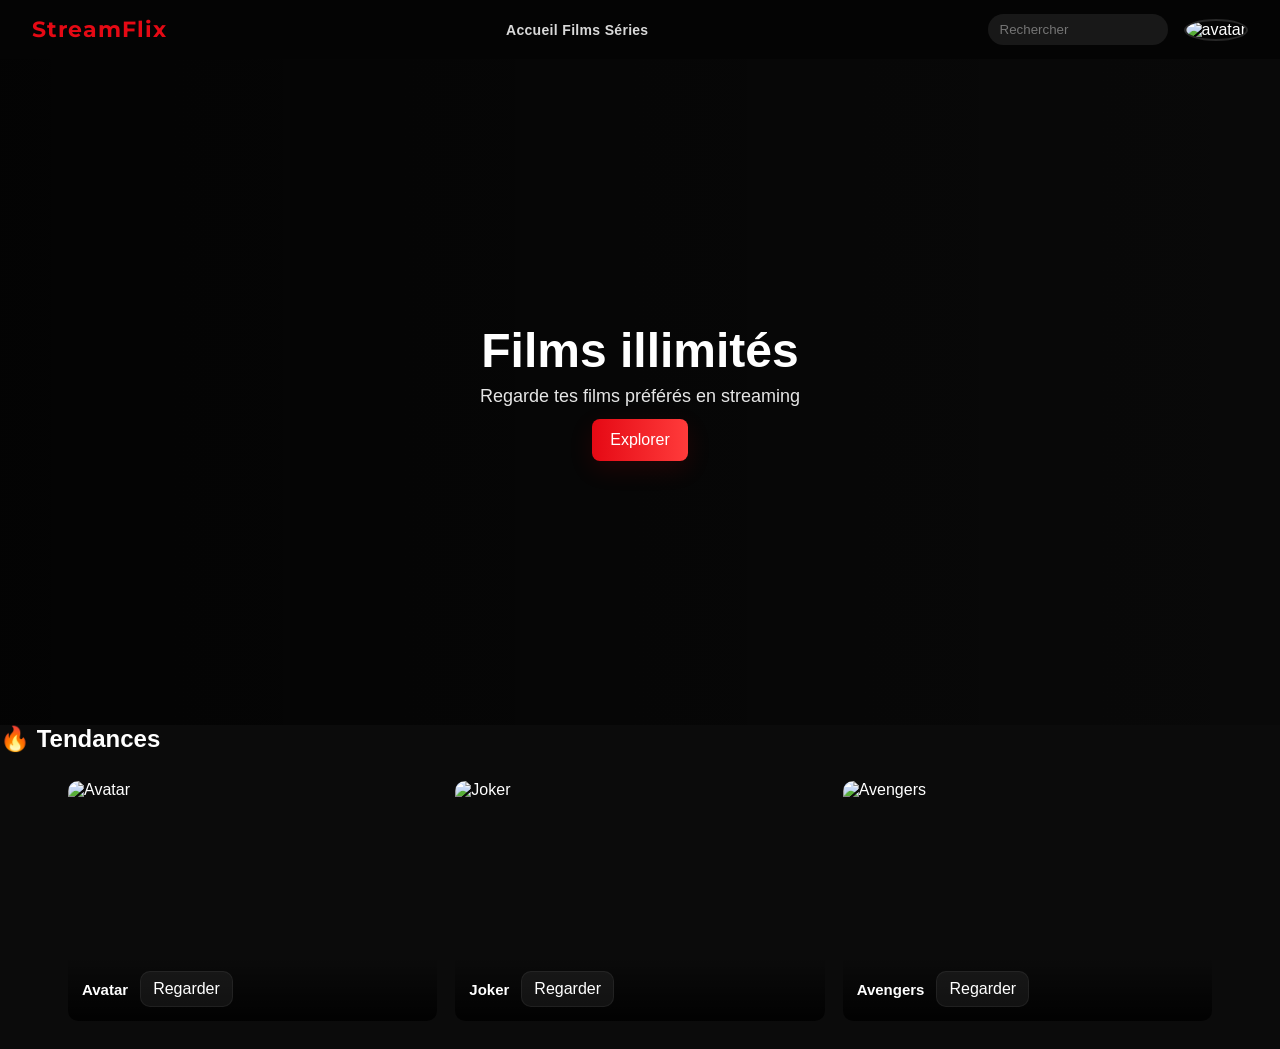
==== index.html @ ffe11e95 "Add files via upload" ====
<!DOCTYPE html>
<html lang="fr">
<head>
<meta charset="UTF-8">
<title>StreamFlix</title>
<link href="https://fonts.googleapis.com/css2?family=Montserrat:wght@400;600;700&display=swap" rel="stylesheet">
<link rel="stylesheet" href="style.css">
</head>

<body>

<header class="nav">
	<h1 class="logo">StreamFlix</h1>
	<nav>
		<a href="#">Accueil</a>
		<a href="#catalogue">Films</a>
		<a href="#">Séries</a>
	</nav>
	<div class="nav-actions">
		<input class="search" type="search" placeholder="Rechercher" oninput="searchMovie()">
		<div class="avatar-wrap">
			<img class="user-avatar" src="https://i.pravatar.cc/40" alt="avatar">

			<div class="avatar-menu" id="avatarMenu" aria-hidden="true">
				<a href="profile.html">Profil</a>
				<a href="#">Compte</a>
				<a href="#" id="logoutBtn">Se déconnecter</a>
			</div>
		</div>
	</div>
</header>

<section class="hero">
<div class="hero-content">
<h1>Films illimités</h1>
<p>Regarde tes films préférés en streaming</p>
<a href="#catalogue" class="btn">Explorer</a>
</div>
</section>

<h2 class="title">🔥 Tendances</h2>

<section class="grid" id="catalogue">

<div class="card" data-title="Avatar" onclick="openMovie('avatar.html')">
<img src="https://miro.medium.com/1*C1QI1XRKqZXEjTd4tPOQrQ.jpeg" alt="Avatar">
<div class="overlay">
<p>Avatar</p>
<a class="btn-watch" href="avatar.html" onclick="openMovie('avatar.html')">Regarder</a>
</div>
</div>

<div class="card" data-title="Joker" onclick="openMovie('joker.html')">
<img src="https://m.media-amazon.com/images/M/MV5BNzY3OWQ5NDktNWQ2OC00ZjdlLThkMmItMDhhNDk3NTFiZGU4XkEyXkFqcGc@._V1_.jpg" alt="Joker">
<div class="overlay">
<p>Joker</p>
<a class="btn-watch" href="joker.html" onclick="openMovie('joker.html')">Regarder</a>
</div>
</div>

<div class="card" data-title="Avengers" onclick="openMovie('avengers.html')">
<img src="https://m.media-amazon.com/images/I/81ExhpBEbHL.jpg" alt="Avengers">
<div class="overlay">
<p>Avengers</p>
<a class="btn-watch" href="avengers.html" onclick="openMovie('avengers.html')">Regarder</a>
</div>
</div>

</section>

<script src="script.js"></script>
</body>
</html>
---- style.css ----
/* Clean simplified stylesheet for the project */
*{
  margin:0;
  padding:0;
  box-sizing:border-box;
  font-family:Arial, Helvetica, sans-serif;
}

body{
  background:#0b0b0b;
  color:#fff;
  -webkit-font-smoothing:antialiased;
}

/* Header / nav */
.nav{
  display:flex;
  justify-content:space-between;
  align-items:center;
  padding:14px 32px;
  position:sticky;
  top:0;
  background:rgba(0,0,0,0.6);
  backdrop-filter:blur(8px);
  z-index:30;
}
.logo{color:#e50914;font-weight:700;font-size:22px}
.logo{font-family: 'Montserrat', Arial, sans-serif;letter-spacing:1px}
.nav .links{display:flex;align-items:center;gap:32px}
.nav-actions{display:flex;align-items:center;gap:16px}
.nav .search{width:220px}
.nav a{color:#fff;text-decoration:none;opacity:0.85;font-size:14px;font-weight:600;letter-spacing:0.02em;transition:opacity .2s ease,color .2s ease}
.nav a:hover{opacity:1;color:#ffdbdb}
.nav .search{padding:8px 12px;border-radius:20px;border:0;outline:none;width:180px;background:rgba(255,255,255,0.08);color:#fff}
.avatar-wrap{position:relative;z-index:40}
.user-avatar{width:42px;height:42px;border-radius:50%;border:2px solid rgba(255,255,255,0.14);cursor:pointer;transition:transform .2s ease}
.user-avatar:hover{transform:scale(1.05)}
.avatar-menu{position:absolute;right:0;top:54px;min-width:180px;background:rgba(15,15,15,0.98);border:1px solid rgba(255,255,255,0.08);box-shadow:0 20px 50px rgba(0,0,0,0.4);border-radius:14px;padding:12px;display:flex;flex-direction:column;gap:8px;backdrop-filter:blur(12px);z-index:50}
.avatar-menu[aria-hidden="true"]{display:none}
 .avatar-wrap:hover .avatar-menu{display:flex}
/* Hero */
.hero{
  height:74vh;
  display:flex;
  align-items:center;
  justify-content:center;
  text-align:center;
  background:linear-gradient(to right, rgba(0,0,0,0.7), rgba(0,0,0,0.2)), url('https://images.unsplash.com/photo-1524985069026-dd778a71c7b4') center/cover no-repeat;
  position:relative;
}
.hero-content{z-index:2;padding:24px;max-width:1100px}
.hero h1{font-size:48px;margin-bottom:8px}
.hero p{opacity:0.9;font-size:18px}
.btn{display:inline-block;padding:12px 18px;background:linear-gradient(90deg,#e50914,#ff3b3b);color:#fff;border-radius:8px;text-decoration:none;margin-top:12px;box-shadow:0 8px 24px rgba(229,9,20,0.12)}

/* Grid of cards */
.grid{display:grid;grid-template-columns:repeat(auto-fit,minmax(160px,1fr));gap:18px;padding:28px;max-width:1200px;margin:0 auto}
.card{position:relative;height:240px;border-radius:10px;overflow:hidden;transition:transform .28s cubic-bezier(.2,.9,.2,1),box-shadow .28s ease}
.card img{width:100%;height:100%;object-fit:cover;display:block}
.card:hover{transform:translateY(-6px) scale(1.03);box-shadow:0 18px 40px rgba(2,6,23,0.6)}
.overlay{position:absolute;left:0;right:0;bottom:0;padding:14px;background:linear-gradient(to top, rgba(0,0,0,0.88), transparent);display:flex;align-items:center;gap:12px;transform:translateY(0);transition:transform .26s ease,opacity .26s ease}
.card:hover .overlay{transform:translateY(-10px)}
.overlay p{margin:0;font-weight:700;font-size:15px}
.btn-watch{background:rgba(255,255,255,0.06);padding:8px 12px;border-radius:10px;color:#fff;border:1px solid rgba(255,255,255,0.06);text-decoration:none}

.play-icon{display:inline-flex;align-items:center;justify-content:center;width:44px;height:44px;background:linear-gradient(180deg,rgba(0,0,0,0.45),rgba(0,0,0,0.25));border-radius:8px;color:#fff;font-weight:800;font-size:18px;cursor:pointer;margin-right:10px;transition:transform .18s ease,box-shadow .18s ease}
.play-icon:hover{transform:scale(1.06);box-shadow:0 8px 20px rgba(0,0,0,0.6)}
.btn-watch{cursor:pointer}

/* featured card style */
.card.featured{grid-column:span 2;height:360px;border-radius:14px}
.card.featured img{object-position:center center}

/* Player area */
.player{position:relative;width:100%;height:70vh;background:#000;display:flex;align-items:center;justify-content:center;color:#fff}
.player-frame{position:absolute;inset:0}
.player-frame iframe{width:100%;height:100%;border:0}
/* when playing, hide overlay and make iframe visible */
.player.playing .player-overlay{display:none}
.player.playing .player-frame{z-index:2}

/* Profile & small components */
.profile-container{display:flex;gap:24px;padding:28px;align-items:flex-start}
.profiles-list{width:220px;background:rgba(255,255,255,0.02);padding:12px;border-radius:8px}
.profile-card{display:flex;align-items:center;gap:10px;padding:8px;border-radius:8px;cursor:pointer}
.profile-card img{width:48px;height:48px;border-radius:6px;object-fit:cover}

/* Responsive tweaks */
@media (max-width:1000px){
  .grid{grid-template-columns:repeat(2,1fr)}
  .card.featured{grid-column:span 2}
}

@media (max-width:700px){
  .grid{grid-template-columns:repeat(1,1fr)}
  .hero{height:54vh}
  .hero h1{font-size:28px}
  .nav .search{width:120px}
  .card.featured{height:220px}
}

@media (max-width:520px){
  .grid{grid-template-columns:repeat(1,1fr)}
  .hero{height:50vh}
}

/* small utility */
.hidden{display:none}
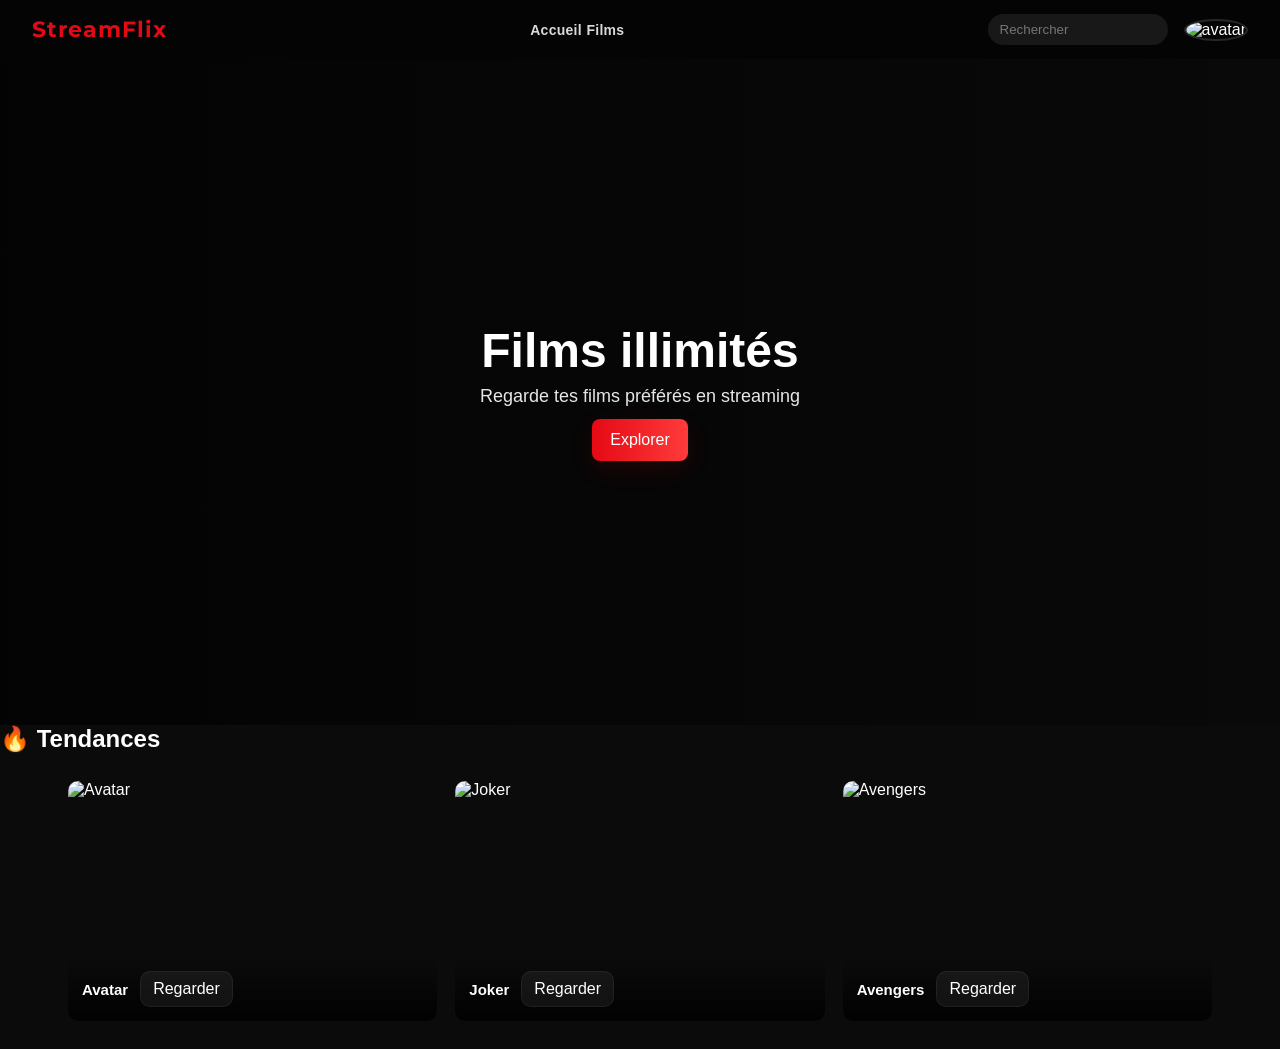
==== commit 5b6898f0: "index.html" ====
--- a/index.html
+++ b/index.html
@@ -14,12 +14,11 @@
 	<nav>
 		<a href="#">Accueil</a>
 		<a href="#catalogue">Films</a>
-		<a href="#">Séries</a>
 	</nav>
 	<div class="nav-actions">
 		<input class="search" type="search" placeholder="Rechercher" oninput="searchMovie()">
 		<div class="avatar-wrap">
-			<img class="user-avatar" src="https://i.pravatar.cc/40" alt="avatar">
+			<img class="user-avatar" src="https://i.pravatar.cc/40?img=3" alt="avatar">
 
 			<div class="avatar-menu" id="avatarMenu" aria-hidden="true">
 				<a href="profile.html">Profil</a>
@@ -67,7 +66,8 @@
 </div>
 
 </section>
+<p class="no-results hidden">Aucun titre trouvé.</p>
 
 <script src="script.js"></script>
 </body>
-</html>+</html>
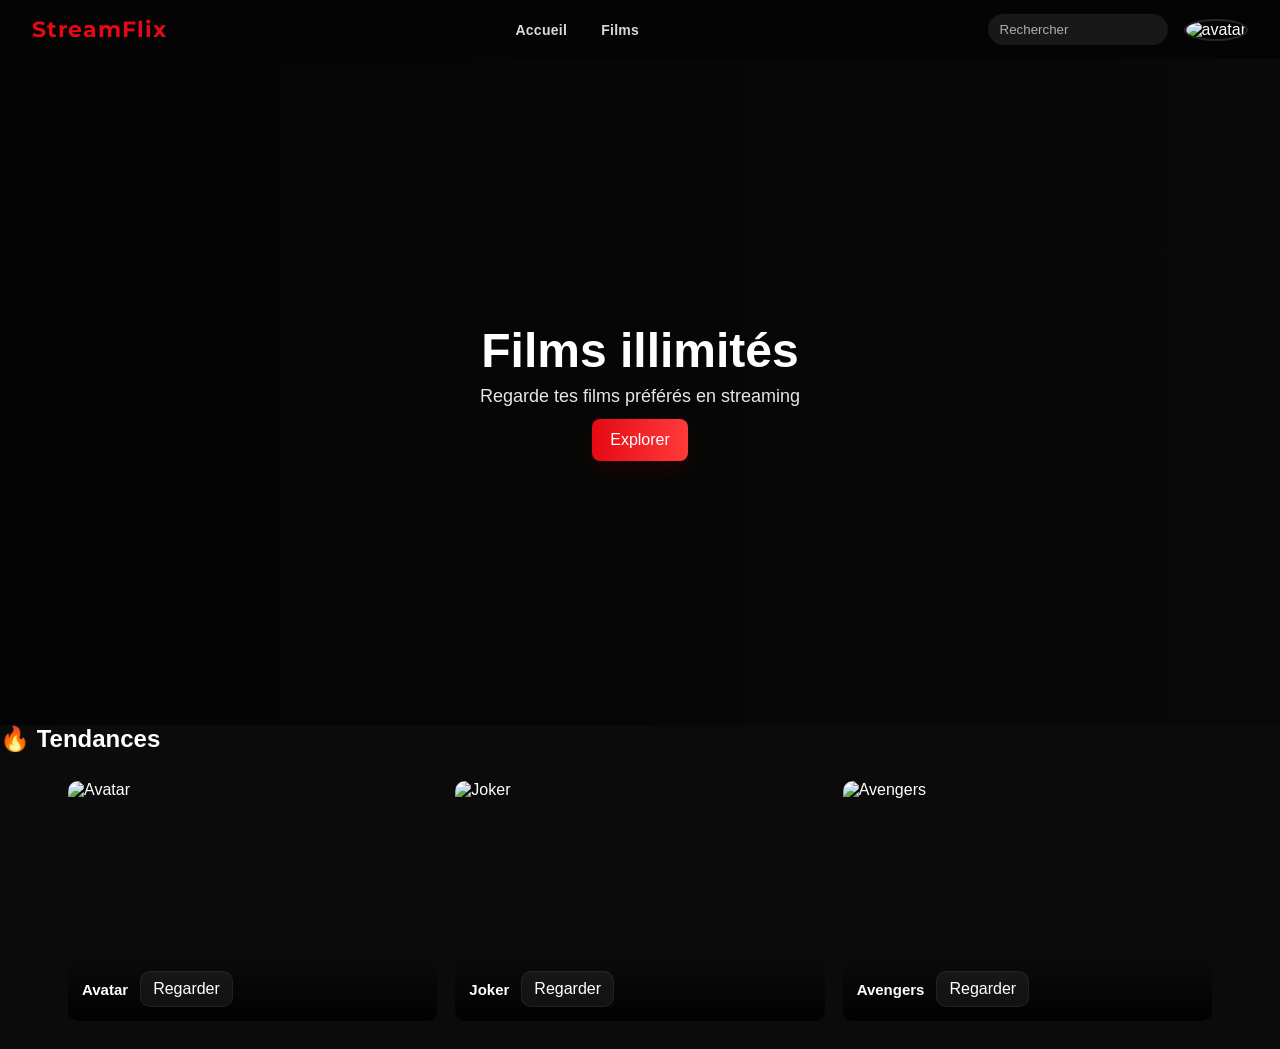
==== commit 4b17cfb4: "Add files via upload" ====
--- a/index.html
+++ b/index.html
@@ -70,4 +70,4 @@
 
 <script src="script.js"></script>
 </body>
-</html>
+</html>
--- a/style.css
+++ b/style.css
@@ -26,11 +26,14 @@
 }
 .logo{color:#e50914;font-weight:700;font-size:22px}
 .logo{font-family: 'Montserrat', Arial, sans-serif;letter-spacing:1px}
-.nav .links{display:flex;align-items:center;gap:32px}
+.nav nav{display:flex;align-items:center;gap:34px}
 .nav-actions{display:flex;align-items:center;gap:16px}
 .nav .search{width:220px}
+.nav .search::placeholder{color:rgba(255,255,255,0.65)}
 .nav a{color:#fff;text-decoration:none;opacity:0.85;font-size:14px;font-weight:600;letter-spacing:0.02em;transition:opacity .2s ease,color .2s ease}
 .nav a:hover{opacity:1;color:#ffdbdb}
+
+.no-results{margin:10px auto 0;padding:16px 22px;max-width:1200px;text-align:center;background:rgba(255,255,255,0.05);border:1px solid rgba(255,255,255,0.08);border-radius:12px;color:#f4f4f4;font-size:15px}
 .nav .search{padding:8px 12px;border-radius:20px;border:0;outline:none;width:180px;background:rgba(255,255,255,0.08);color:#fff}
 .avatar-wrap{position:relative;z-index:40}
 .user-avatar{width:42px;height:42px;border-radius:50%;border:2px solid rgba(255,255,255,0.14);cursor:pointer;transition:transform .2s ease}
@@ -80,10 +83,29 @@
 .player.playing .player-frame{z-index:2}
 
 /* Profile & small components */
-.profile-container{display:flex;gap:24px;padding:28px;align-items:flex-start}
-.profiles-list{width:220px;background:rgba(255,255,255,0.02);padding:12px;border-radius:8px}
-.profile-card{display:flex;align-items:center;gap:10px;padding:8px;border-radius:8px;cursor:pointer}
-.profile-card img{width:48px;height:48px;border-radius:6px;object-fit:cover}
+.profile-container{display:flex;gap:24px;padding:28px;align-items:flex-start;max-width:1180px;margin:0 auto}
+.profiles-list{width:240px;background:rgba(255,255,255,0.04);padding:20px;border-radius:18px;border:1px solid rgba(255,255,255,0.06);backdrop-filter:blur(10px)}
+.profiles-list h3{font-size:18px;margin-bottom:16px;letter-spacing:0.03em;color:#fff}
+.profile-card{display:flex;align-items:center;gap:12px;padding:12px 10px;border-radius:14px;cursor:pointer;transition:transform .2s ease,background .2s ease,border .2s ease}
+.profile-card.active{background:rgba(229,9,20,0.18);border:1px solid rgba(229,9,20,0.35)}
+.profile-card:hover{transform:translateX(2px);background:rgba(255,255,255,0.06)}
+.profile-card img{width:54px;height:54px;border-radius:12px;object-fit:cover}
+.profile-card span{font-size:15px;color:#f4f4f4;font-weight:600}
+.profile-main{flex:1;background:rgba(255,255,255,0.03);padding:28px;border-radius:20px;border:1px solid rgba(255,255,255,0.08);box-shadow:0 18px 60px rgba(0,0,0,0.2)}
+.profile-header{display:flex;align-items:center;gap:22px;margin-bottom:24px}
+.profile-big{width:120px;height:120px;border-radius:22px;object-fit:cover;border:3px solid rgba(229,9,20,0.8)}
+.profile-label{display:block;margin-bottom:8px;color:rgba(255,255,255,0.75);font-size:13px;font-weight:600}
+.profile-name{width:100%;padding:14px 16px;border-radius:14px;border:1px solid rgba(255,255,255,0.12);background:rgba(255,255,255,0.04);color:#fff;font-size:16px;outline:none}
+.profile-name:focus{border-color:#e50914;box-shadow:0 0 0 3px rgba(229,9,20,0.15)}
+.membership{margin-top:10px;color:#d8d8d8;font-size:14px}
+.profile-actions{display:flex;flex-wrap:wrap;gap:16px;margin-bottom:26px}
+.profile-actions .btn{min-width:140px}
+.profile-message{padding:14px 18px;background:rgba(229,9,20,0.18);border:1px solid rgba(229,9,20,0.35);border-radius:14px;color:#fff;font-size:14px;margin-bottom:22px}
+.profile-settings{background:rgba(255,255,255,0.02);padding:22px;border-radius:16px;border:1px solid rgba(255,255,255,0.06)}
+.profile-settings h4{margin-bottom:16px;font-size:18px}
+.profile-settings label{display:block;margin-bottom:14px;color:#d9d9d9;font-size:15px}
+.profile-settings select{width:100%;padding:12px 14px;border-radius:12px;border:1px solid rgba(255,255,255,0.1);background:rgba(0,0,0,0.5);color:#fff;outline:none}
+.profile-settings select option{background:#111}
 
 /* Responsive tweaks */
 @media (max-width:1000px){
